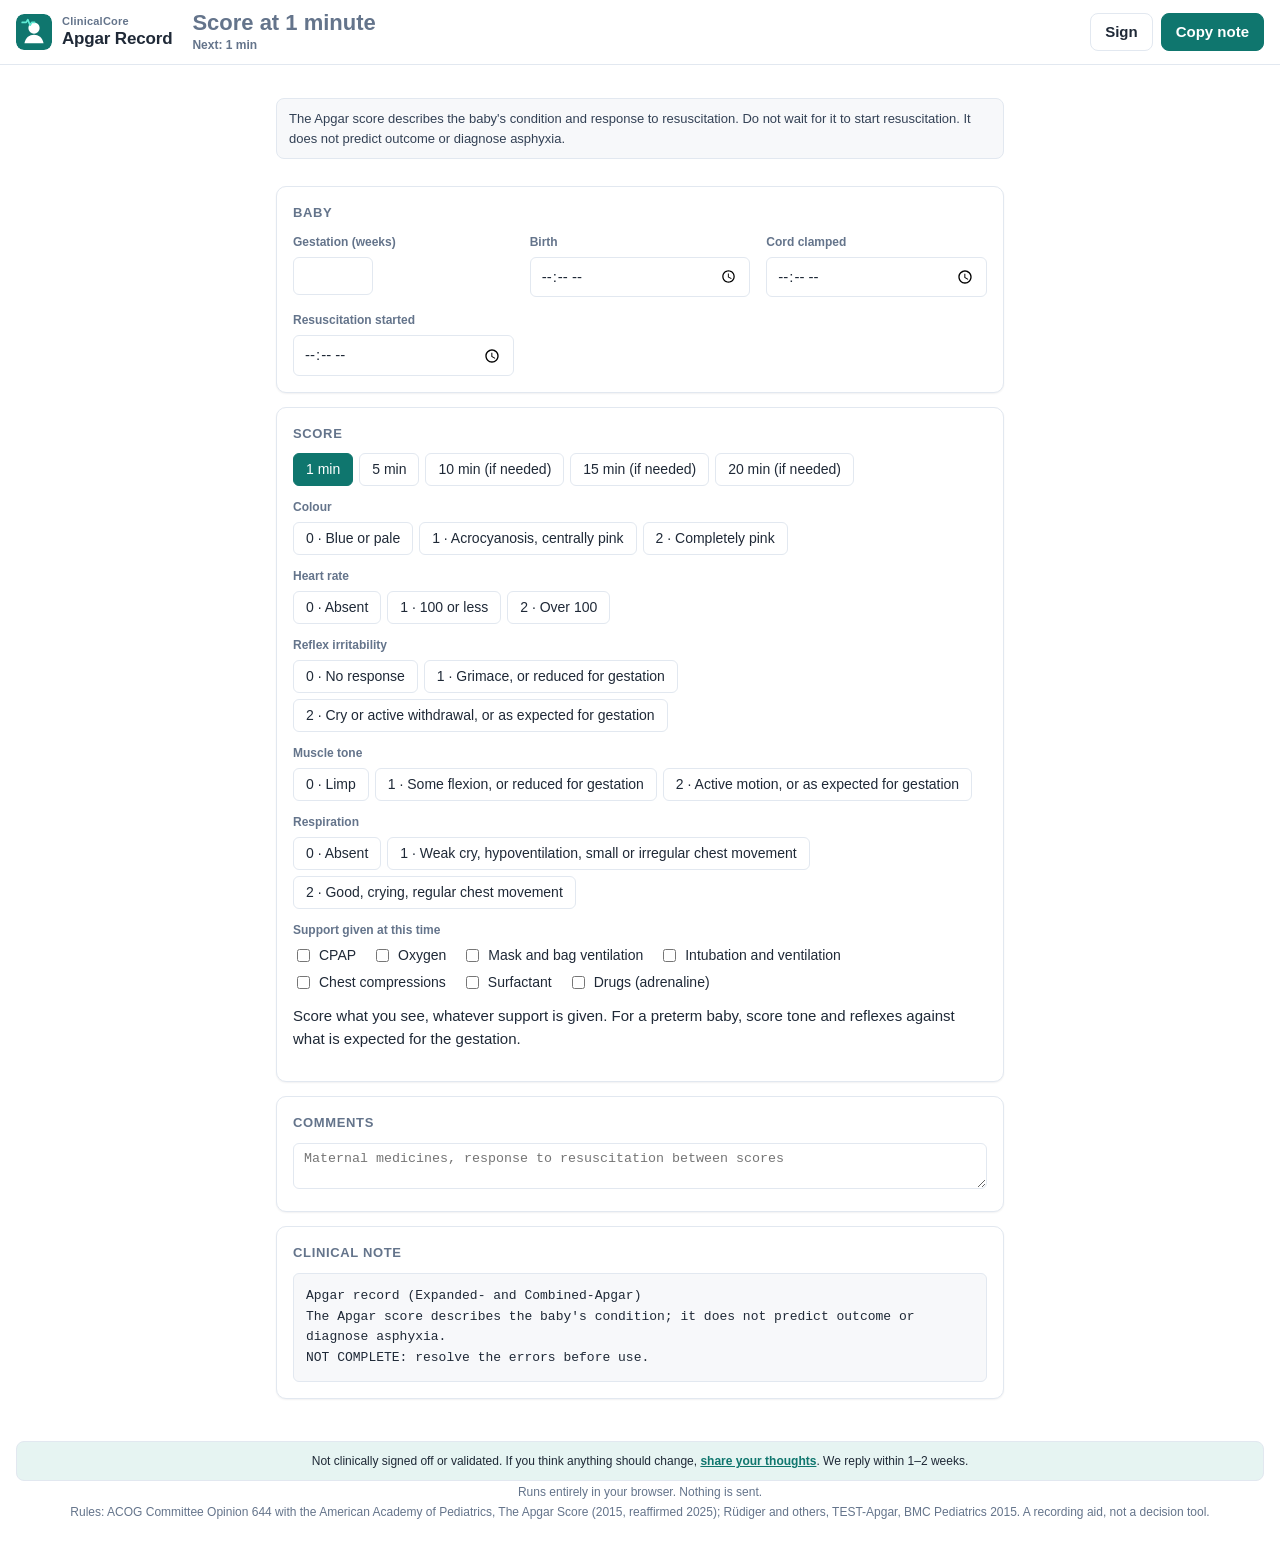
==== apgar/index.html @ 29cd2b39 "Apgar Record: expanded and Combined-Apgar" ====
<!doctype html>
<html lang="en">
<head>
  <meta charset="utf-8">
  <meta name="viewport" content="width=device-width, initial-scale=1">
  <title>Apgar Record</title>
  <meta name="description" content="Apgar score with the expanded AAP/ACOG form and the Combined-Apgar: scores at 1, 5 and every 5 minutes while below 7, with the support given.">
  <meta name="theme-color" content="#FFFFFF">
  <link rel="manifest" href="../manifest.webmanifest">
  <link rel="icon" href="icon.svg" type="image/svg+xml">
  <link rel="stylesheet" href="../shared/base.css">
  <script src="app.js" type="module"></script>
  <script src="../shared/offline.js" type="module"></script>
</head>
<body>
  <header class="bar">
    <a class="brand" href="../">
      <img src="icon.svg" alt="" width="36" height="36">
      <span><small>ClinicalCore</small>Apgar Record</span>
    </a>
    <div class="summary" aria-live="polite">
      <div class="headline" id="headline"></div>
      <div class="subline" id="subline"></div>
    </div>
    <div class="actions">
      <button class="btn primary" id="copy-note">Copy note</button>
    </div>
  </header>

  <main id="form">
    <p class="notice">The Apgar score describes the baby's condition and response to resuscitation. Do not wait for it to start resuscitation. It does not predict outcome or diagnose asphyxia.</p>

    <section class="panel">
      <h2>Baby</h2>
      <div class="form">
        <div class="field"><label class="label" for="gestation">Gestation (weeks)</label><input class="input short" id="gestation" data-field="gestation_weeks" type="number" inputmode="numeric" min="20" max="44"></div>
        <div class="field"><label class="label" for="birth_time">Birth</label><input class="input" id="birth_time" type="time"></div>
        <div class="field"><label class="label" for="cord_clamped">Cord clamped</label><input class="input" id="cord_clamped" type="time"></div>
        <div class="field"><label class="label" for="resuscitation_started">Resuscitation started</label><input class="input" id="resuscitation_started" type="time"></div>
      </div>
    </section>

    <section class="panel">
      <h2>Score</h2>
      <div class="chips" id="minutes" role="tablist" aria-label="Minute"></div>
      <div id="signs" class="spaced"></div>
      <div class="field spaced">
        <span class="label">Support given at this time</span>
        <div class="checks" id="support"></div>
      </div>
      <p class="hint spaced">Score what you see, whatever support is given. For a preterm baby, score tone and reflexes against what is expected for the gestation.</p>
    </section>

    <section class="panel" id="record-panel" hidden>
      <h2>Record</h2>
      <div class="table-wrap">
        <table class="grid">
          <thead><tr><th>Minute</th><th>Apgar</th><th>Expanded</th><th>Combined</th><th>Support</th></tr></thead>
          <tbody id="record"></tbody>
        </table>
      </div>
      <p class="callout spaced" id="band" hidden></p>
      <p class="hint spaced">Expanded-Apgar: 1 point for each of 7 kinds of support not given (7 = none). Combined-Apgar: Expanded, then Apgar, for example 7–10.</p>
    </section>

    <section class="panel" hidden>
      <h2>Review</h2>
      <ul class="issues" id="issues"></ul>
    </section>

    <section class="panel">
      <h2>Comments</h2>
      <textarea class="input" id="comments" rows="2" placeholder="Maternal medicines, response to resuscitation between scores"></textarea>
    </section>

    <section class="panel">
      <h2>Clinical note</h2>
      <pre class="note" id="note"></pre>
    </section>
  </main>

  <footer>
    <p class="validation">Not clinically signed off or validated. If you think anything should change, <a href="https://github.com/nabvian/clinicalcore/issues/new?template=feedback.md" target="_blank" rel="noopener">share your thoughts</a>. We reply within 1–2 weeks.</p>
    <p>Runs entirely in your browser. Nothing is sent.</p>
    <p>Rules: ACOG Committee Opinion 644 with the American Academy of Pediatrics, The Apgar Score (2015, reaffirmed 2025); Rüdiger and others, TEST-Apgar, BMC Pediatrics 2015. A recording aid, not a decision tool.</p>
  </footer>

  <div class="toast" id="toast" role="status"></div>
</body>
</html>
---- shared/base.css ----
:root {
  --bg: #FFFFFF;
  --surface: #FFFFFF;
  --subtle: #F7F8FA;
  --ink: #1F2937;
  --muted: #64748B;
  --line: #E2E8F0;
  --accent: #0F766E;
  --accent-ink: #FFFFFF;
  --accent-soft: #E6F4F2;
  --good: #E7F4EC;
  --good-ink: #166534;
  --amber: #FEF3C7;
  --amber-ink: #92400E;
  --neutral: #EEF2F6;
  --neutral-ink: #334155;
  --blue: #E0ECFB;
  --blue-ink: #1D4ED8;
  --error: #B42318;
  --error-soft: #FDECEA;
  --warning: #B45309;
  --info: #2563EB;
  --shadow: 0 1px 2px rgba(15, 23, 42, 0.06);
  --radius: 10px;
  color-scheme: light;
}

* { box-sizing: border-box; }

body {
  margin: 0;
  background: var(--bg);
  color: var(--ink);
  font: 15px/1.5 -apple-system, BlinkMacSystemFont, "Segoe UI", Roboto, "Helvetica Neue", Arial, sans-serif;
}

button, input, select { font: inherit; color: inherit; }

button:focus-visible, input:focus-visible, select:focus-visible, a:focus-visible {
  outline: 2px solid var(--accent);
  outline-offset: 2px;
}

[hidden] { display: none !important; }

.bar {
  position: sticky;
  top: 0;
  z-index: 10;
  display: flex;
  flex-wrap: wrap;
  align-items: center;
  gap: 10px 20px;
  padding: 10px 16px;
  background: var(--surface);
  border-bottom: 1px solid var(--line);
}

.brand {
  display: flex;
  align-items: center;
  gap: 10px;
  color: inherit;
  text-decoration: none;
  font-weight: 700;
  font-size: 17px;
  letter-spacing: -0.01em;
  line-height: 1.2;
}

.brand img { border-radius: 8px; }
.brand small { display: block; font-size: 11px; font-weight: 600; color: var(--muted); letter-spacing: 0.02em; }

.summary { flex: 1; min-width: 200px; }

.headline {
  font-size: 22px;
  font-weight: 700;
  font-variant-numeric: tabular-nums;
  line-height: 1.2;
}

.headline.unknown { color: var(--muted); }
.subline { font-size: 12px; color: var(--muted); font-weight: 600; }

.actions { display: flex; flex-wrap: wrap; gap: 8px; }

.btn {
  border: 1px solid var(--line);
  background: var(--surface);
  border-radius: 8px;
  padding: 7px 14px;
  font-weight: 600;
  white-space: nowrap;
  cursor: pointer;
}

.btn.primary { background: var(--accent); color: var(--accent-ink); border-color: var(--accent); }
.btn.ghost { color: var(--muted); }
.btn.small { padding: 4px 10px; font-size: 13px; }
.btn:hover { filter: brightness(0.96); }

main {
  max-width: 760px;
  margin: 0 auto;
  padding: 20px 16px 40px;
  display: grid;
  gap: 14px;
}

main > * { min-width: 0; }

.panel {
  background: var(--surface);
  border: 1px solid var(--line);
  border-radius: var(--radius);
  box-shadow: var(--shadow);
  padding: 16px;
}

.panel h2 {
  margin: 0 0 10px;
  font-size: 13px;
  font-weight: 700;
  text-transform: uppercase;
  letter-spacing: 0.05em;
  color: var(--muted);
}

.notice {
  font-size: 13px;
  padding: 10px 12px;
  border-radius: 8px;
  background: var(--subtle);
  border: 1px solid var(--line);
  color: var(--neutral-ink);
}

.form {
  display: grid;
  grid-template-columns: repeat(auto-fit, minmax(200px, 1fr));
  gap: 14px 16px;
}

.form .wide { grid-column: 1 / -1; }

.field > .label {
  display: block;
  font-size: 12px;
  font-weight: 600;
  color: var(--muted);
  margin-bottom: 6px;
}

.control { display: flex; align-items: center; gap: 6px; flex-wrap: wrap; }

.input {
  min-width: 0;
  width: 100%;
  border: 1px solid var(--line);
  border-radius: 6px;
  padding: 7px 10px;
  background: var(--surface);
  font-variant-numeric: tabular-nums;
}

.input.short { width: 80px; flex: none; }
.input.grow { flex: 1; width: auto; }
.input[aria-invalid="true"] { border-color: var(--error); background: var(--error-soft); }
.unit { color: var(--muted); font-size: 13px; }

input[type="range"] { width: 100%; accent-color: var(--accent); }

.chips { display: flex; flex-wrap: wrap; gap: 6px; }

.chip {
  border: 1px solid var(--line);
  background: var(--surface);
  border-radius: 6px;
  padding: 5px 12px;
  font-size: 14px;
  font-weight: 500;
  cursor: pointer;
}

.chip:hover { border-color: var(--accent); }

.chip[aria-pressed="true"] {
  background: var(--accent);
  border-color: var(--accent);
  color: var(--accent-ink);
}

.chips[aria-invalid="true"] .chip { border-color: var(--error); }

.rows { margin: 0; display: grid; gap: 0; }

.rows div {
  display: flex;
  justify-content: space-between;
  gap: 16px;
  padding: 8px 0;
  border-bottom: 1px solid var(--line);
}

.rows div:last-child { border-bottom: none; }
.rows dt { color: var(--muted); }
.rows dd { margin: 0; font-weight: 600; text-align: right; font-variant-numeric: tabular-nums; }

.steps { margin: 0; padding-left: 20px; display: grid; gap: 4px; font-variant-numeric: tabular-nums; }

.issues { list-style: none; margin: 0; padding: 0; display: grid; gap: 6px; }

.issue {
  font-size: 13px;
  padding: 6px 10px;
  border-radius: 6px;
  background: var(--subtle);
  border-left: 3px solid var(--line);
}

.issue.error { border-color: var(--error); }
.issue.warning { border-color: var(--warning); }
.issue.info { border-color: var(--info); }

.note {
  margin: 0;
  white-space: pre-wrap;
  font: 13px/1.6 ui-monospace, "SF Mono", Menlo, Consolas, monospace;
  background: var(--subtle);
  border: 1px solid var(--line);
  border-radius: 6px;
  padding: 12px;
}

table.grid { width: 100%; border-collapse: collapse; font-size: 14px; font-variant-numeric: tabular-nums; }
table.grid th { text-align: left; font-size: 12px; color: var(--muted); font-weight: 600; padding: 6px 8px; border-bottom: 1px solid var(--line); }
table.grid td { padding: 6px 8px; border-bottom: 1px solid var(--line); }
table.grid tr.done td { color: var(--muted); }

footer {
  text-align: center;
  color: var(--muted);
  font-size: 12px;
  padding: 0 16px 32px;
}

footer p { margin: 2px 0; }
footer a { color: inherit; }

.toast {
  position: fixed;
  left: 50%;
  bottom: 24px;
  transform: translate(-50%, 20px);
  background: var(--ink);
  color: var(--bg);
  padding: 8px 16px;
  border-radius: 8px;
  font-weight: 600;
  opacity: 0;
  transition: opacity 0.2s, transform 0.2s;
  pointer-events: none;
}

.toast.show { opacity: 1; transform: translate(-50%, 0); }

@media (max-width: 600px) {
  .bar { gap: 8px; }
  .summary { min-width: 0; }
  .actions { width: 100%; }
  .actions .btn { flex: 1; }
}

.status { display: inline-block; padding: 1px 8px; border-radius: 6px; font-size: 12px; font-weight: 600; white-space: nowrap; background: var(--neutral); color: var(--neutral-ink); }
.status.done, .status.given { background: var(--good); color: var(--good-ink); }
.status.due, .status.due_now { background: var(--amber); color: var(--amber-ink); }
.status.missed, .status.missing, .status.too_late { background: var(--error-soft); color: var(--error); }
.status.upcoming, .status.waiting { background: var(--blue); color: var(--blue-ink); }

.rowset { display: grid; gap: 8px; }
.rowline { display: flex; flex-wrap: wrap; align-items: center; gap: 6px; padding: 10px; border: 1px solid var(--line); border-radius: 8px; background: var(--subtle); }
.rowline .tag { font-size: 12px; font-weight: 700; color: var(--muted); min-width: 28px; }
.rowline .input { width: auto; flex: 1 1 120px; }
.rowline .input.short { flex: 0 0 78px; }
.checks { display: flex; flex-wrap: wrap; gap: 6px 16px; }
.checks label { display: inline-flex; gap: 6px; align-items: center; font-size: 14px; }
.risk { padding: 8px 10px; border-radius: 6px; border-left: 3px solid var(--warning); background: var(--subtle); font-size: 14px; }
.callout { font-size: 14px; font-weight: 600; padding: 10px 12px; border-radius: 8px; background: var(--accent-soft); color: var(--accent); }
.table-wrap { overflow-x: auto; }
.btn.add-row { justify-self: start; }

.spaced { margin-top: 12px; }
select.input { max-width: 100%; }
#sex { max-width: 220px; }

.btn.signed { background: var(--accent-soft); color: var(--accent); border-color: var(--accent); }
.sign-dialog { width: min(420px, calc(100vw - 32px)); border: 1px solid var(--line); border-radius: 12px; padding: 20px; color: var(--ink); background: #FFFFFF; }
.sign-dialog::backdrop { background: rgba(15, 23, 42, 0.35); }
.sign-dialog h2 { margin: 0 0 6px; font-size: 18px; }
.sign-dialog form { display: grid; gap: 12px; }
.sign-dialog .check { display: flex; gap: 8px; align-items: center; font-size: 14px; }
.dialog-actions { display: flex; flex-wrap: wrap; gap: 8px; justify-content: flex-end; }
.validation { border: 1px solid var(--line); border-radius: 8px; padding: 10px 12px; background: var(--accent-soft); color: var(--ink); }
.validation a { color: var(--accent); font-weight: 600; }

.audit-actions { display: flex; flex-wrap: wrap; gap: 8px; }
details.audit > summary { cursor: pointer; list-style: none; display: flex; align-items: center; gap: 8px; }
details.audit > summary::-webkit-details-marker { display: none; }
details.audit > summary::before { content: '▸'; color: var(--muted); }
details.audit[open] > summary::before { content: '▾'; }
details.audit > summary h2 { margin: 0; }
.inline { display: flex; gap: 8px; align-items: center; }
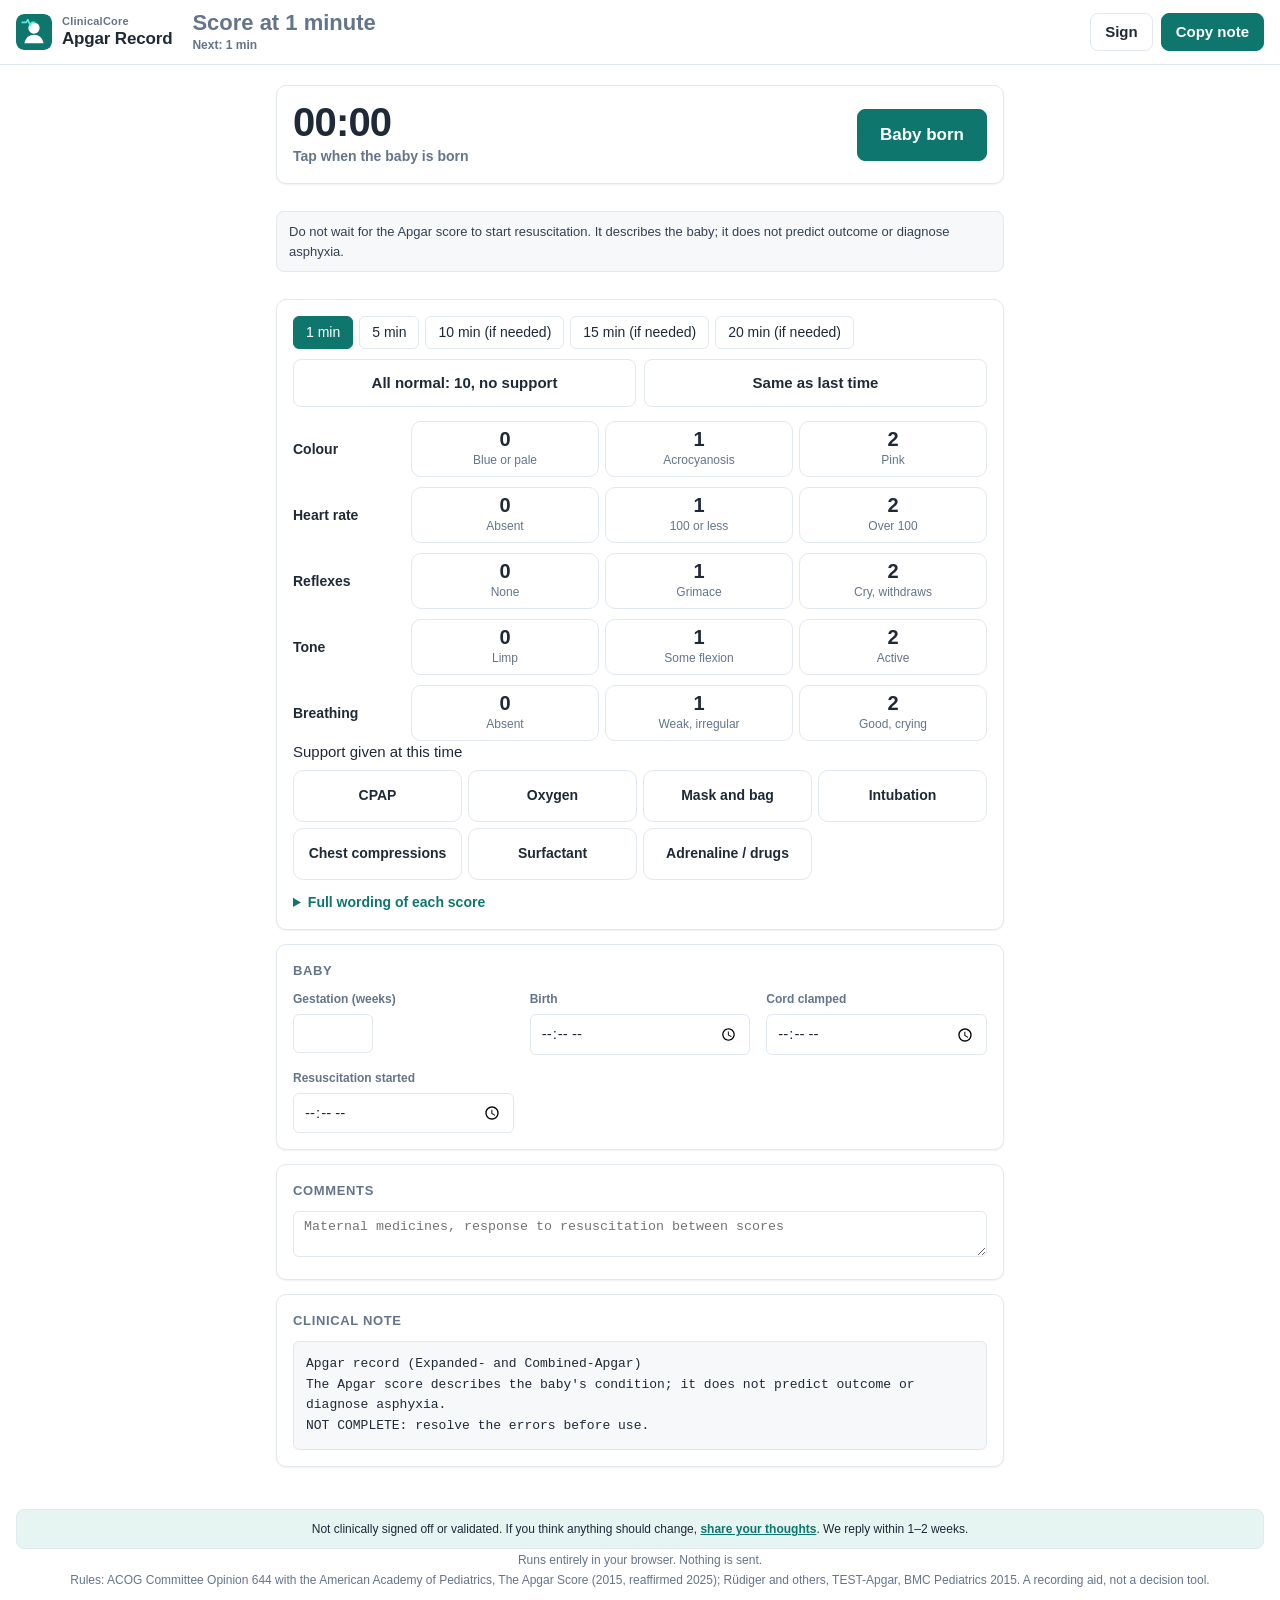
==== commit 5d617f17: "Apgar Record: delivery room mode" ====
--- a/apgar/index.html
+++ b/apgar/index.html
@@ -9,6 +9,7 @@
   <link rel="manifest" href="../manifest.webmanifest">
   <link rel="icon" href="icon.svg" type="image/svg+xml">
   <link rel="stylesheet" href="../shared/base.css">
+  <link rel="stylesheet" href="apgar.css">
   <script src="app.js" type="module"></script>
   <script src="../shared/offline.js" type="module"></script>
 </head>
@@ -28,7 +29,39 @@
   </header>
 
   <main id="form">
-    <p class="notice">The Apgar score describes the baby's condition and response to resuscitation. Do not wait for it to start resuscitation. It does not predict outcome or diagnose asphyxia.</p>
+    <section class="panel timer" id="timer">
+      <div class="timer-row">
+        <div>
+          <div class="clock" id="clock">00:00</div>
+          <div class="due" id="due">Tap when the baby is born</div>
+        </div>
+        <div class="timer-actions">
+          <button class="btn primary big" type="button" id="born">Baby born</button>
+          <button class="btn ghost" type="button" id="reset" hidden>Reset</button>
+        </div>
+      </div>
+      <div class="alert" id="alert" role="alert" hidden></div>
+    </section>
+
+    <p class="notice">Do not wait for the Apgar score to start resuscitation. It describes the baby; it does not predict outcome or diagnose asphyxia.</p>
+
+    <section class="panel score">
+      <div class="score-head">
+        <div class="chips" id="minutes" role="tablist" aria-label="Minute"></div>
+        <div class="quick">
+          <button class="btn" type="button" id="all-normal">All normal: 10, no support</button>
+          <button class="btn" type="button" id="same">Same as last time</button>
+        </div>
+      </div>
+      <div id="signs" class="signs"></div>
+      <span class="label spaced">Support given at this time</span>
+      <div class="toggles" id="support"></div>
+      <details class="spaced">
+        <summary>Full wording of each score</summary>
+        <div class="table-wrap"><table class="grid" id="wording"><thead><tr><th>Sign</th><th>0</th><th>1</th><th>2</th></tr></thead><tbody></tbody></table></div>
+        <p class="hint spaced">Score what you see, whatever support is given. For a preterm baby, score tone and reflexes against what is expected for the gestation.</p>
+      </details>
+    </section>
 
     <section class="panel">
       <h2>Baby</h2>
@@ -38,17 +71,6 @@
         <div class="field"><label class="label" for="cord_clamped">Cord clamped</label><input class="input" id="cord_clamped" type="time"></div>
         <div class="field"><label class="label" for="resuscitation_started">Resuscitation started</label><input class="input" id="resuscitation_started" type="time"></div>
       </div>
-    </section>
-
-    <section class="panel">
-      <h2>Score</h2>
-      <div class="chips" id="minutes" role="tablist" aria-label="Minute"></div>
-      <div id="signs" class="spaced"></div>
-      <div class="field spaced">
-        <span class="label">Support given at this time</span>
-        <div class="checks" id="support"></div>
-      </div>
-      <p class="hint spaced">Score what you see, whatever support is given. For a preterm baby, score tone and reflexes against what is expected for the gestation.</p>
     </section>
 
     <section class="panel" id="record-panel" hidden>
--- a/apgar/apgar.css
+++ b/apgar/apgar.css
@@ -0,0 +1,30 @@
+
+.timer-row { display: flex; align-items: center; justify-content: space-between; gap: 12px; flex-wrap: wrap; }
+.clock { font-size: 40px; font-weight: 800; font-variant-numeric: tabular-nums; letter-spacing: -0.02em; line-height: 1; }
+.due { margin-top: 4px; font-size: 14px; font-weight: 600; color: var(--muted); }
+.timer-actions { display: flex; gap: 8px; }
+.btn.big { min-height: 52px; padding: 0 22px; font-size: 17px; }
+.alert { margin-top: 12px; padding: 12px 14px; border-radius: 10px; background: var(--amber); color: var(--amber-ink); font-size: 17px; font-weight: 700; }
+
+.score-head { display: flex; flex-direction: column; gap: 10px; }
+.quick { display: grid; grid-template-columns: 1fr 1fr; gap: 8px; }
+.quick .btn { min-height: 48px; white-space: normal; }
+.signs { display: grid; gap: 10px; margin-top: 14px; }
+.sign-row { display: grid; grid-template-columns: 110px 1fr; align-items: center; gap: 8px; }
+.sign-name { font-size: 14px; font-weight: 700; }
+.levels { display: grid; grid-template-columns: repeat(3, 1fr); gap: 6px; }
+.level { min-height: 56px; border: 1px solid var(--line); border-radius: 10px; background: #FFFFFF; font: inherit; color: var(--ink); cursor: pointer; display: flex; flex-direction: column; align-items: center; justify-content: center; gap: 2px; padding: 4px; }
+.level b { font-size: 20px; line-height: 1; }
+.level span { font-size: 12px; color: var(--muted); text-align: center; }
+.level[aria-pressed="true"] { background: var(--accent); border-color: var(--accent); color: var(--accent-ink); }
+.level[aria-pressed="true"] span { color: var(--accent-ink); }
+.toggles { display: grid; grid-template-columns: repeat(auto-fill, minmax(150px, 1fr)); gap: 6px; margin-top: 6px; }
+.toggle { min-height: 52px; border: 1px solid var(--line); border-radius: 10px; background: #FFFFFF; font: inherit; font-size: 14px; font-weight: 600; color: var(--ink); cursor: pointer; padding: 6px; }
+.toggle[aria-pressed="true"] { background: var(--amber); border-color: var(--amber-ink); color: var(--amber-ink); }
+.score details summary { cursor: pointer; font-size: 14px; font-weight: 600; color: var(--accent); }
+
+@media (max-width: 480px) {
+  .sign-row { grid-template-columns: 1fr; gap: 4px; }
+  .quick { grid-template-columns: 1fr; }
+}
+#minutes .chip:disabled { opacity: 0.5; cursor: default; }
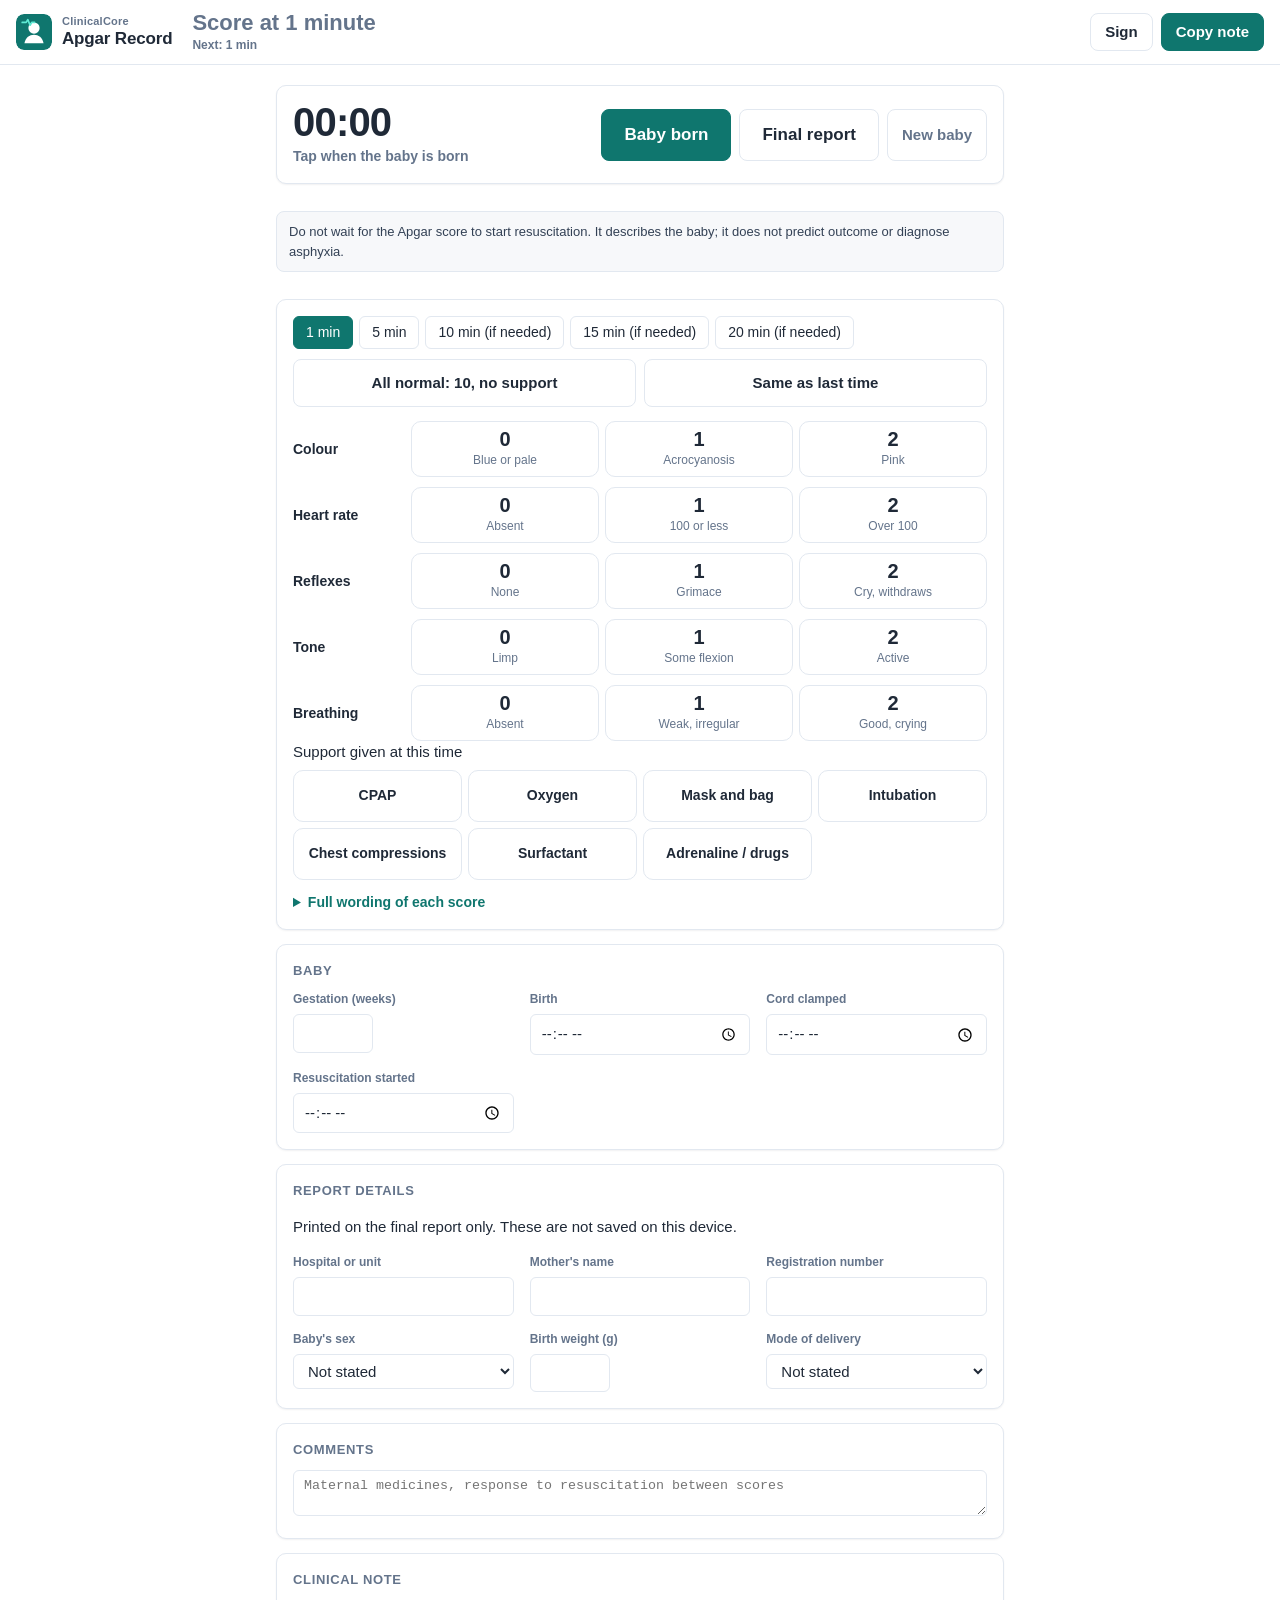
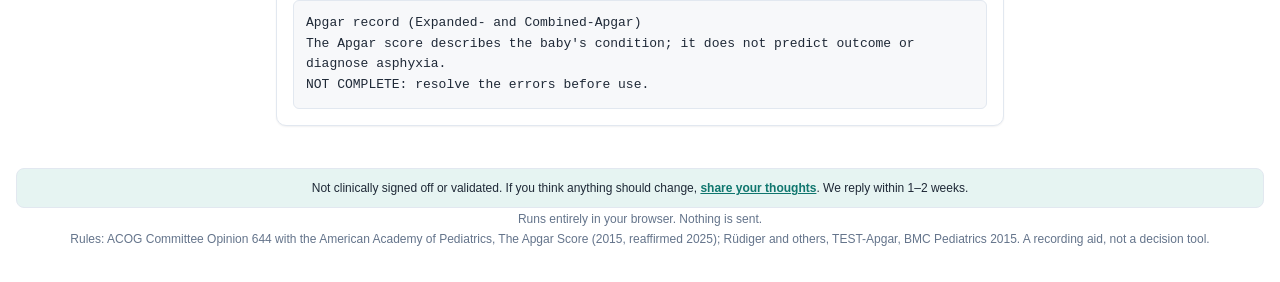
==== commit ba7220a5: "Apgar Record: auto-save each interval and final report" ====
--- a/apgar/index.html
+++ b/apgar/index.html
@@ -37,7 +37,8 @@
         </div>
         <div class="timer-actions">
           <button class="btn primary big" type="button" id="born">Baby born</button>
-          <button class="btn ghost" type="button" id="reset" hidden>Reset</button>
+          <button class="btn big" type="button" id="report-btn">Final report</button>
+          <button class="btn ghost" type="button" id="reset">New baby</button>
         </div>
       </div>
       <div class="alert" id="alert" role="alert" hidden></div>
@@ -53,6 +54,7 @@
           <button class="btn" type="button" id="same">Same as last time</button>
         </div>
       </div>
+      <div class="saved" id="saved" hidden><span id="saved-text"></span><button class="btn small" type="button" id="edit">Edit</button></div>
       <div id="signs" class="signs"></div>
       <span class="label spaced">Support given at this time</span>
       <div class="toggles" id="support"></div>
@@ -91,6 +93,19 @@
     </section>
 
     <section class="panel">
+      <h2>Report details</h2>
+      <p class="hint">Printed on the final report only. These are not saved on this device.</p>
+      <div class="form spaced">
+        <div class="field"><label class="label" for="r-unit">Hospital or unit</label><input class="input" id="r-unit" autocomplete="off"></div>
+        <div class="field"><label class="label" for="r-mother">Mother's name</label><input class="input" id="r-mother" autocomplete="off"></div>
+        <div class="field"><label class="label" for="r-reg">Registration number</label><input class="input" id="r-reg" autocomplete="off"></div>
+        <div class="field"><label class="label" for="r-sex">Baby's sex</label><select class="input" id="r-sex"><option value="">Not stated</option><option>Female</option><option>Male</option><option>Ambiguous</option></select></div>
+        <div class="field"><label class="label" for="r-weight">Birth weight (g)</label><input class="input short" id="r-weight" type="number" inputmode="numeric" min="300" max="6000"></div>
+        <div class="field"><label class="label" for="r-mode">Mode of delivery</label><select class="input" id="r-mode"><option value="">Not stated</option><option>Normal vaginal</option><option>Assisted vaginal</option><option>Caesarean</option></select></div>
+      </div>
+    </section>
+
+    <section class="panel">
       <h2>Comments</h2>
       <textarea class="input" id="comments" rows="2" placeholder="Maternal medicines, response to resuscitation between scores"></textarea>
     </section>
@@ -107,6 +122,7 @@
     <p>Rules: ACOG Committee Opinion 644 with the American Academy of Pediatrics, The Apgar Score (2015, reaffirmed 2025); Rüdiger and others, TEST-Apgar, BMC Pediatrics 2015. A recording aid, not a decision tool.</p>
   </footer>
 
+  <section class="report" id="report" hidden></section>
   <div class="toast" id="toast" role="status"></div>
 </body>
 </html>
--- a/apgar/apgar.css
+++ b/apgar/apgar.css
@@ -28,3 +28,31 @@
   .quick { grid-template-columns: 1fr; }
 }
 #minutes .chip:disabled { opacity: 0.5; cursor: default; }
+
+.saved { display: flex; align-items: center; justify-content: space-between; gap: 10px; margin-top: 12px; padding: 10px 12px; border-radius: 10px; background: var(--good); color: var(--good-ink); font-size: 15px; font-weight: 700; }
+.levels.locked .level, .toggles.locked .toggle { opacity: 0.6; }
+
+.report { display: none; }
+@media print {
+  @page { size: A4; margin: 14mm; }
+  body { background: #FFFFFF; }
+  body > *:not(.report) { display: none !important; }
+  .report { display: block !important; color: #000; font-size: 11pt; }
+}
+.report h1 { margin: 0; font-size: 18pt; }
+.report .sub { margin: 2px 0 10px; font-size: 9pt; color: #444; }
+.report .stamp { display: inline-block; margin: 0 0 8px; padding: 3px 10px; border: 2px solid #B91C1C; color: #B91C1C; font-weight: 700; }
+.report .details { display: grid; grid-template-columns: repeat(3, 1fr); gap: 4px 16px; margin: 8px 0 12px; }
+.report .details div { border-bottom: 1px solid #999; padding: 2px 0; }
+.report .details b { display: block; font-size: 8pt; font-weight: 600; color: #444; }
+.report table { width: 100%; border-collapse: collapse; margin: 6px 0 10px; }
+.report th, .report td { border: 1px solid #555; padding: 4px 6px; text-align: center; font-size: 10pt; }
+.report th:first-child, .report td:first-child { text-align: left; }
+.report tr.total td { font-weight: 700; background: #F1F5F9; }
+.report .section { margin: 10px 0 2px; font-size: 10pt; font-weight: 700; text-transform: uppercase; letter-spacing: 0.04em; }
+.report .line { margin: 3px 0; }
+.report .sign { display: grid; grid-template-columns: repeat(2, 1fr); gap: 14px 24px; margin-top: 16px; }
+.report .sign div { border-bottom: 1px solid #000; min-height: 22px; padding-top: 10px; }
+.report .sign b { display: block; font-size: 8pt; font-weight: 600; color: #444; }
+.report .foot { margin-top: 14px; font-size: 8pt; color: #444; }
+.report th:first-child, .report td:first-child { width: 38%; }
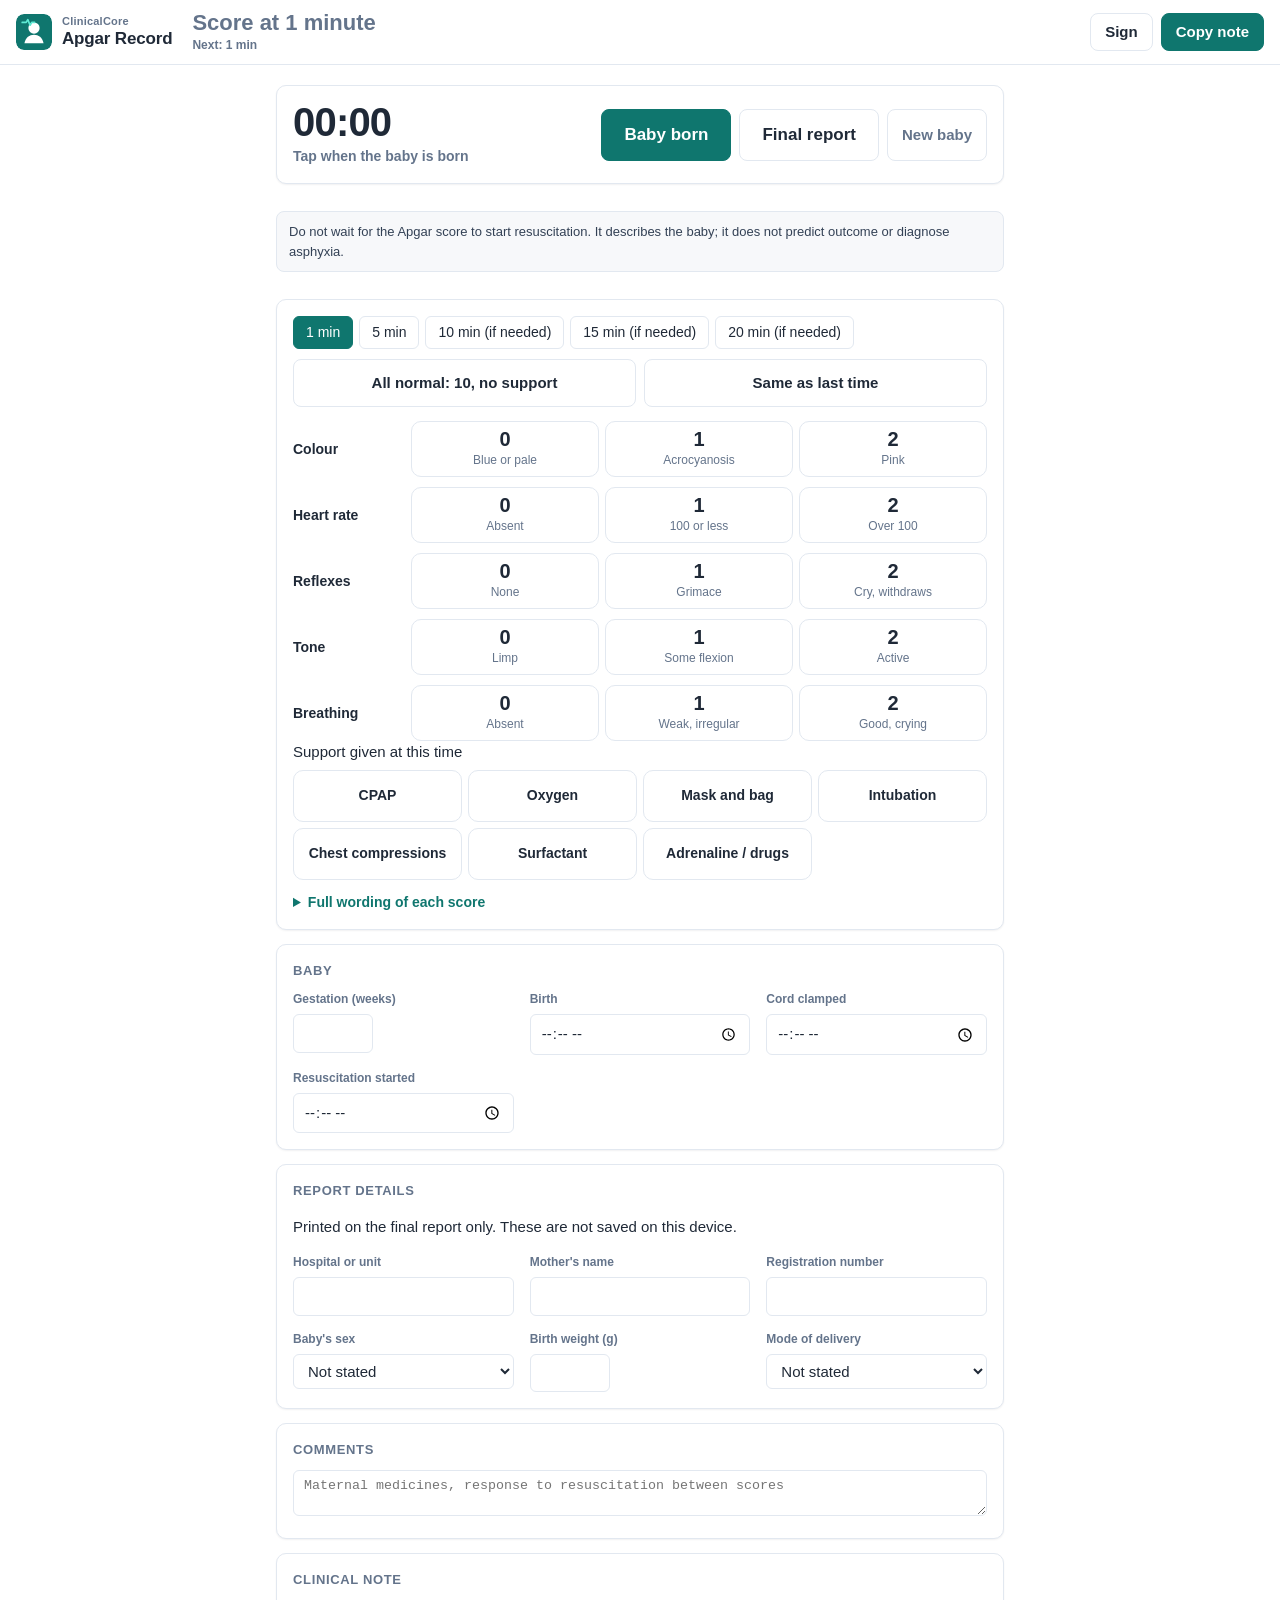
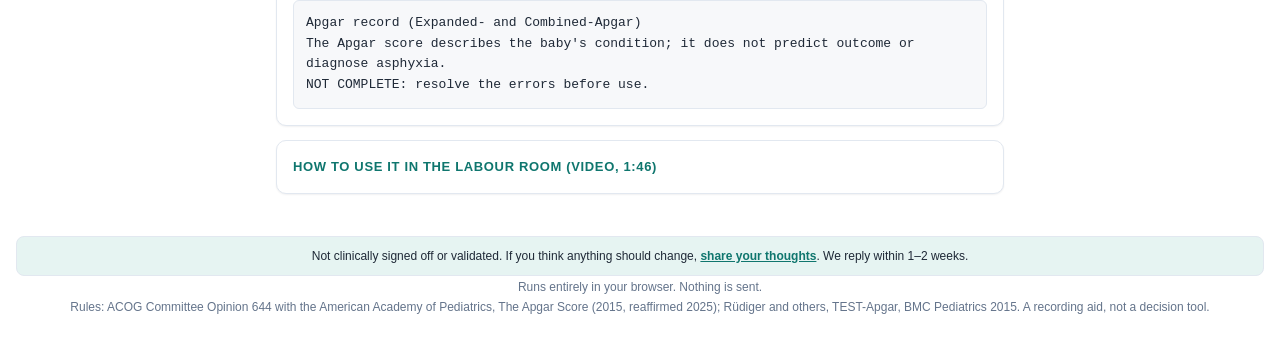
==== commit 1656a3b7: "Add the Apgar Record video" ====
--- a/apgar/index.html
+++ b/apgar/index.html
@@ -114,6 +114,15 @@
       <h2>Clinical note</h2>
       <pre class="note" id="note"></pre>
     </section>
+
+    <details class="panel watch-panel">
+      <summary><h2>How to use it in the labour room (video, 1:46)</h2></summary>
+      <video controls preload="none" playsinline poster="../media/apgar-record-explainer.jpg" width="1280" height="720">
+        <source src="../media/apgar-record-explainer.mp4" type="video/mp4">
+        <a href="../media/apgar-record-explainer.mp4">Download the video</a>
+      </video>
+      <p class="hint spaced"><a href="../media/apgar-record-explainer.mp4" download>Download (5.9 MB)</a> to share with your team.</p>
+    </details>
   </main>
 
   <footer>
--- a/apgar/apgar.css
+++ b/apgar/apgar.css
@@ -56,3 +56,7 @@
 .report .sign b { display: block; font-size: 8pt; font-weight: 600; color: #444; }
 .report .foot { margin-top: 14px; font-size: 8pt; color: #444; }
 .report th:first-child, .report td:first-child { width: 38%; }
+.watch-panel > summary { cursor: pointer; list-style: none; }
+.watch-panel > summary::-webkit-details-marker { display: none; }
+.watch-panel > summary h2 { margin: 0; color: var(--accent); }
+.watch-panel video { display: block; width: 100%; height: auto; margin-top: 12px; border: 1px solid var(--line); border-radius: 12px; background: #FFFFFF; }
